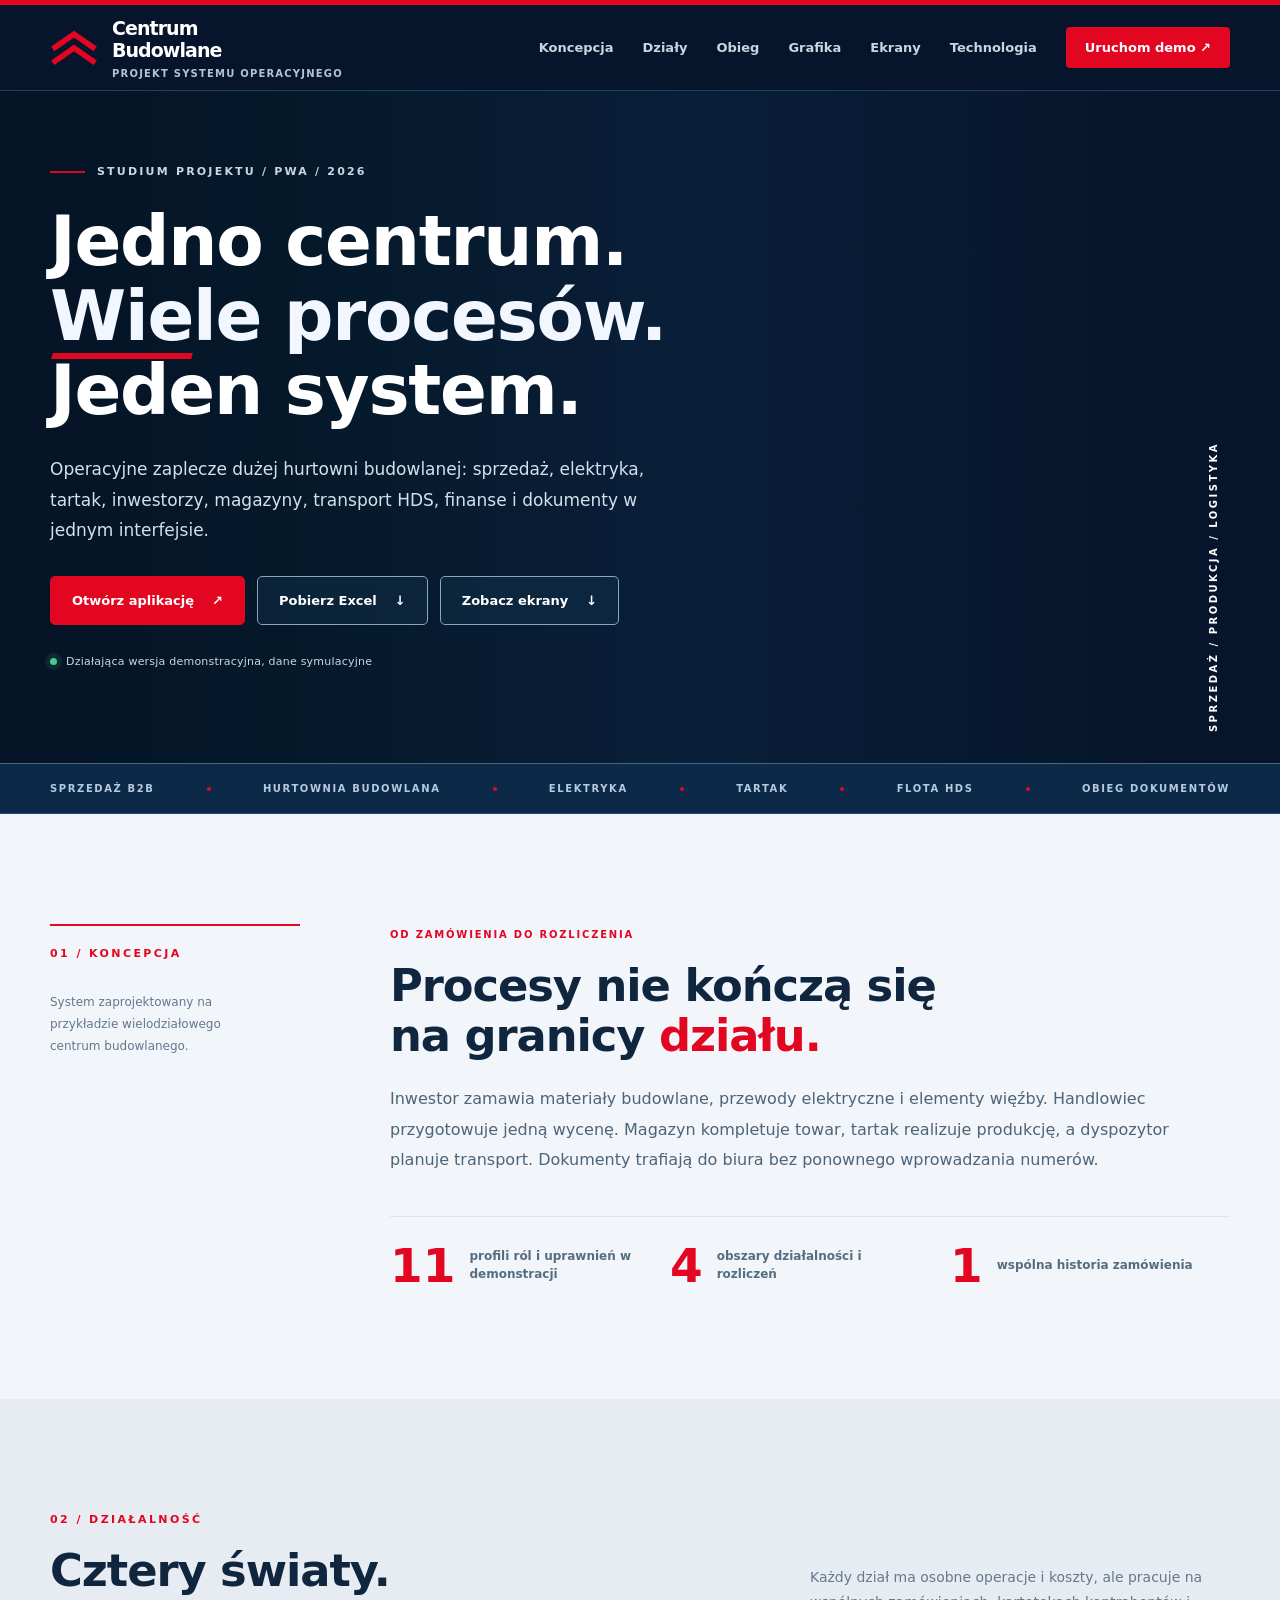
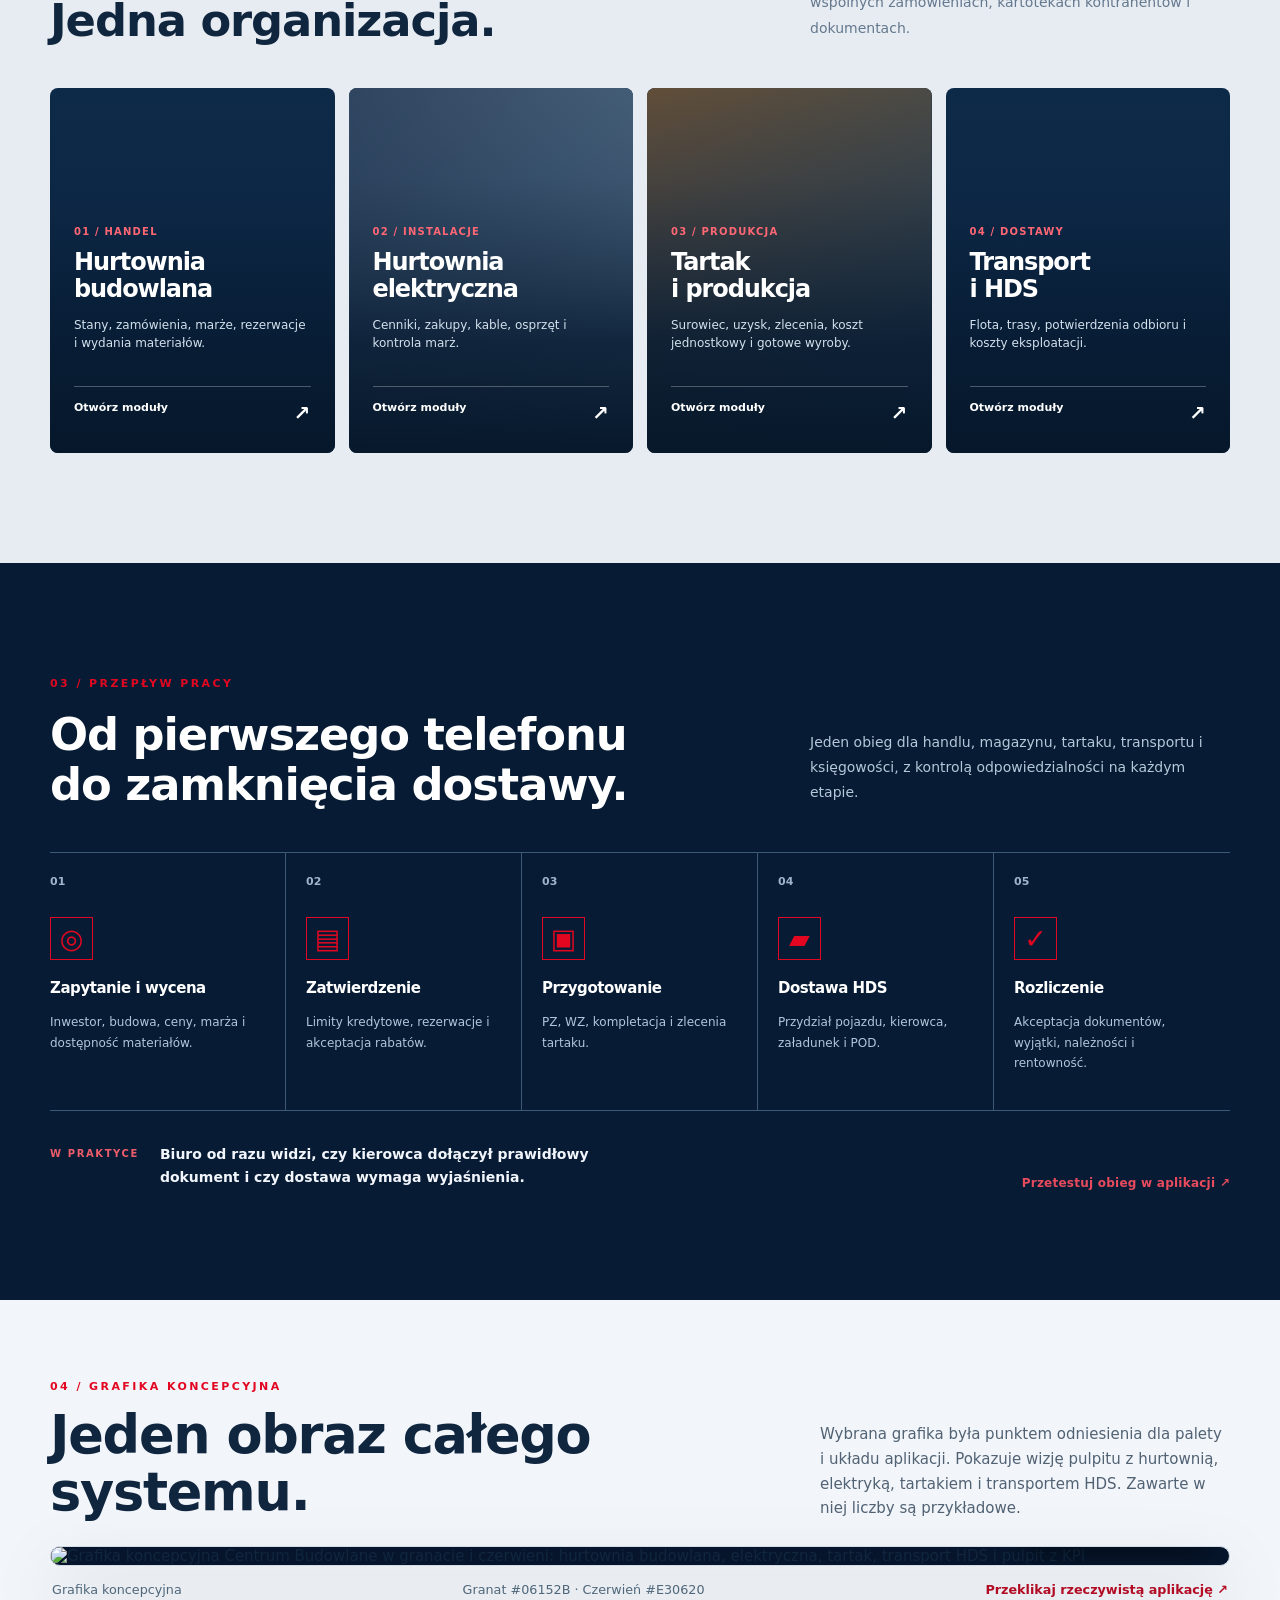
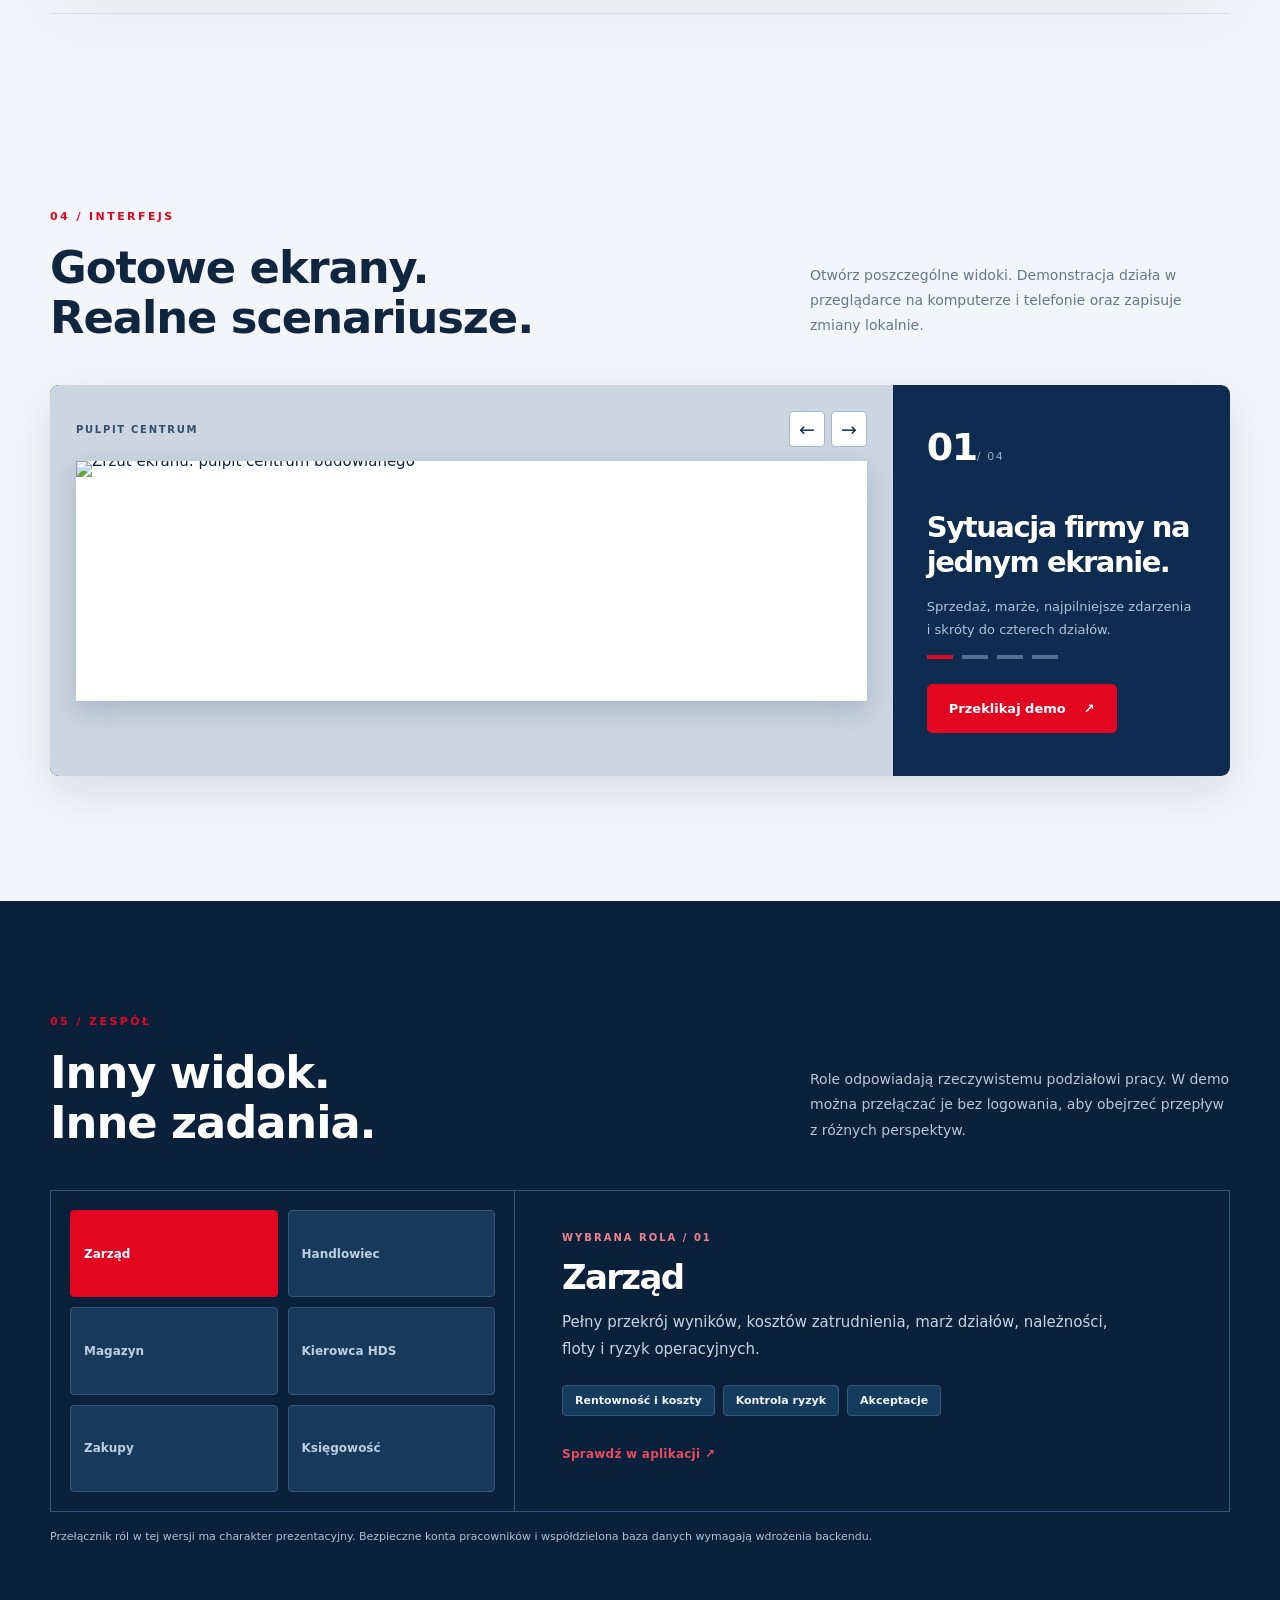
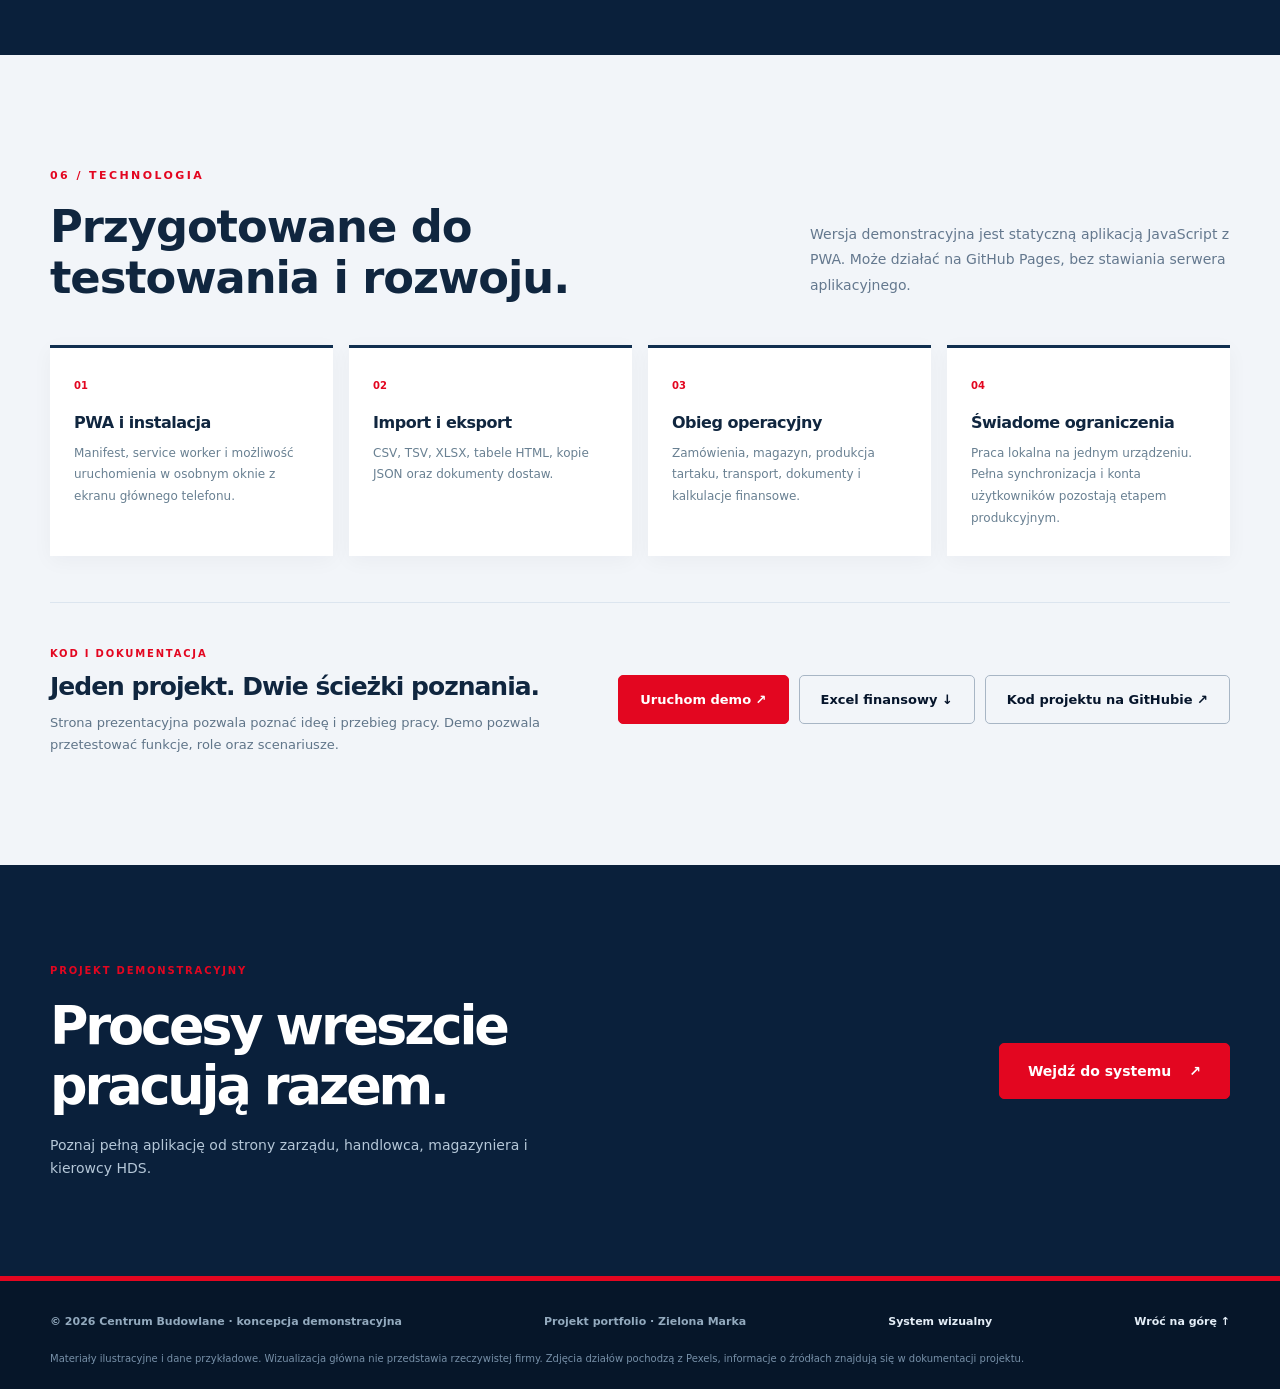
==== index.html @ b85042ea "Dodaj stronę, aplikację PWA, system wizualny i dokumentację" ====
<!doctype html>
<html lang="pl">
<head>
  <meta charset="utf-8" />
  <meta name="viewport" content="width=device-width,initial-scale=1,viewport-fit=cover" />
  <meta name="theme-color" content="#06182d" />
  <meta name="description" content="Centrum Budowlane: prezentacja demonstracyjnej aplikacji PWA do zarządzania sprzedażą, hurtownią, tartakiem, transportem HDS i obiegiem dokumentów." />
  <meta property="og:title" content="Centrum Budowlane | Operacje" />
  <meta property="og:description" content="Zintegrowany system operacyjny dla centrum budowlanego. Zobacz moduły i uruchom interaktywne demo PWA." />
  <meta property="og:type" content="website" />
  <meta property="og:image" content="./hero-centrum.webp" />
  <title>Centrum Budowlane | Studium projektu PWA</title>
  <link rel="icon" href="./app/assets/icon-192.png" sizes="192x192" />
  <link rel="stylesheet" href="./showcase.css" />
  <link rel="stylesheet" href="./design-system/tokens.css" />
  <link rel="stylesheet" href="./showcase-visual.css" />
</head>
<body>
 <div class="topline"></div>
 <header class="sitehead" id="top">
   <a class="logo" href="#top" aria-label="Centrum Budowlane, początek strony"><span class="roofmark"><svg viewBox="0 0 52 43" aria-hidden="true"><path d="M3 23 26 7 49 23M3 38 26 22 49 38" fill="none" stroke="currentColor" stroke-width="6"/></svg></span><span>Centrum <strong>Budowlane</strong><small>Projekt systemu operacyjnego</small></span></a>
   <button class="hamburger" id="menu-btn" aria-label="Otwórz menu" aria-expanded="false">☰</button>
   <nav class="nav" id="nav" aria-label="Nawigacja główna"><a href="#idea">Koncepcja</a><a href="#dzialy">Działy</a><a href="#obieg">Obieg</a><a href="#grafika">Grafika</a><a href="#widoki">Ekrany</a><a href="#technologia">Technologia</a><a href="./app/" class="nav-cta">Uruchom demo <span aria-hidden="true">↗</span></a></nav>
 </header>
 <main>
  <section class="hero">
   <div class="hero-photo" role="img" aria-label="Fotorealistyczna wizualizacja składu budowlanego i transportu HDS"></div>
   <div class="hero-shade"></div>
   <div class="hero-inner wrap">
     <div class="hero-content"><div class="flag"><span class="flag-line"></span> Studium projektu / PWA / 2026</div>
     <h1>Jedno centrum.<br><span>Wiele procesów.</span><br>Jeden system.</h1>
     <p>Operacyjne zaplecze dużej hurtowni budowlanej: sprzedaż, elektryka, tartak, inwestorzy, magazyny, transport HDS, finanse i dokumenty w jednym interfejsie.</p>
     <div class="hero-actions"><a href="./app/" class="btn primary">Otwórz aplikację <span aria-hidden="true">↗</span></a><a class="btn secondary" href="./downloads/Centrum_Budowlane_Model_Finansowy_2026.xlsx" download>Pobierz Excel <span aria-hidden="true">↓</span></a><a class="btn secondary" href="#widoki">Zobacz ekrany <span aria-hidden="true">↓</span></a></div>
     <div class="hero-note"><span class="indicator"></span> Działająca wersja demonstracyjna, dane symulacyjne</div>
     </div>
   </div>
   <div class="hero-side-label">SPRZEDAŻ / PRODUKCJA / LOGISTYKA</div>
  </section>
  <div class="feature-strip"><div class="wrap strip-inner"><span>SPRZEDAŻ B2B</span><i></i><span>HURTOWNIA BUDOWLANA</span><i></i><span>ELEKTRYKA</span><i></i><span>TARTAK</span><i></i><span>FLOTA HDS</span><i></i><span>OBIEG DOKUMENTÓW</span></div></div>

  <section id="idea" class="section intro wrap">
   <div class="section-side"><span class="section-num">01 / KONCEPCJA</span><p>System zaprojektowany na przykładzie wielodziałowego centrum budowlanego.</p></div>
   <div class="intro-main"><span class="eyebrow">Od zamówienia do rozliczenia</span><h2>Procesy nie kończą się<br>na granicy <em>działu.</em></h2><p>Inwestor zamawia materiały budowlane, przewody elektryczne i elementy więźby. Handlowiec przygotowuje jedną wycenę. Magazyn kompletuje towar, tartak realizuje produkcję, a dyspozytor planuje transport. Dokumenty trafiają do biura bez ponownego wprowadzania numerów.</p><div class="intro-lines"><div><strong>11</strong><span>profili ról i uprawnień w demonstracji</span></div><div><strong>4</strong><span>obszary działalności i rozliczeń</span></div><div><strong>1</strong><span>wspólna historia zamówienia</span></div></div></div>
  </section>

  <section id="dzialy" class="section departments">
   <div class="wrap"><div class="section-head"><div><span class="section-num">02 / DZIAŁALNOŚĆ</span><h2>Cztery światy.<br>Jedna organizacja.</h2></div><p>Każdy dział ma osobne operacje i koszty, ale pracuje na wspólnych zamówieniach, kartotekach kontrahentów i dokumentach.</p></div>
    <div class="department-grid">
      <a href="./app/" class="department-card construction"><div class="dept-photo"></div><div class="dept-content"><span class="dept-index">01 / HANDEL</span><h3>Hurtownia<br>budowlana</h3><p>Stany, zamówienia, marże, rezerwacje i wydania materiałów.</p><span class="dept-arrow">Otwórz moduły <span>↗</span></span></div></a>
      <a href="./app/" class="department-card electric"><div class="dept-photo"></div><div class="dept-content"><span class="dept-index">02 / INSTALACJE</span><h3>Hurtownia<br>elektryczna</h3><p>Cenniki, zakupy, kable, osprzęt i kontrola marż.</p><span class="dept-arrow">Otwórz moduły <span>↗</span></span></div></a>
      <a href="./app/" class="department-card sawmill"><div class="dept-photo"></div><div class="dept-content"><span class="dept-index">03 / PRODUKCJA</span><h3>Tartak<br>i produkcja</h3><p>Surowiec, uzysk, zlecenia, koszt jednostkowy i gotowe wyroby.</p><span class="dept-arrow">Otwórz moduły <span>↗</span></span></div></a>
      <a href="./app/" class="department-card transport"><div class="dept-photo"></div><div class="dept-content"><span class="dept-index">04 / DOSTAWY</span><h3>Transport<br>i HDS</h3><p>Flota, trasy, potwierdzenia odbioru i koszty eksploatacji.</p><span class="dept-arrow">Otwórz moduły <span>↗</span></span></div></a>
    </div>
   </div>
  </section>

  <section id="obieg" class="section process-section"><div class="wrap"><div class="section-head light"><div><span class="section-num">03 / PRZEPŁYW PRACY</span><h2>Od pierwszego telefonu<br>do zamknięcia dostawy.</h2></div><p>Jeden obieg dla handlu, magazynu, tartaku, transportu i księgowości, z kontrolą odpowiedzialności na każdym etapie.</p></div>
   <div class="process-rail">
    <div class="process-item"><span class="process-n">01</span><span class="process-icon">◎</span><h3>Zapytanie i wycena</h3><p>Inwestor, budowa, ceny, marża i dostępność materiałów.</p></div>
    <div class="process-item"><span class="process-n">02</span><span class="process-icon">▤</span><h3>Zatwierdzenie</h3><p>Limity kredytowe, rezerwacje i akceptacja rabatów.</p></div>
    <div class="process-item"><span class="process-n">03</span><span class="process-icon">▣</span><h3>Przygotowanie</h3><p>PZ, WZ, kompletacja i zlecenia tartaku.</p></div>
    <div class="process-item"><span class="process-n">04</span><span class="process-icon">▰</span><h3>Dostawa HDS</h3><p>Przydział pojazdu, kierowca, załadunek i POD.</p></div>
    <div class="process-item"><span class="process-n">05</span><span class="process-icon">✓</span><h3>Rozliczenie</h3><p>Akceptacja dokumentów, wyjątki, należności i rentowność.</p></div>
   </div>
   <div class="process-bottom"><div class="process-callout"><span>W praktyce</span><strong>Biuro od razu widzi, czy kierowca dołączył prawidłowy dokument i czy dostawa wymaga wyjaśnienia.</strong></div><a class="text-link" href="./app/">Przetestuj obieg w aplikacji <span>↗</span></a></div>
  </div></section>

  <section id="grafika" class="section reference-showcase wrap" aria-labelledby="reference-title">
   <div class="reference-heading"><div><span class="section-num">04 / GRAFIKA KONCEPCYJNA</span><h2 id="reference-title">Jeden obraz całego systemu.</h2></div><p>Wybrana grafika była punktem odniesienia dla palety i układu aplikacji. Pokazuje wizję pulpitu z hurtownią, elektryką, tartakiem i transportem HDS. Zawarte w niej liczby są przykładowe.</p></div>
   <a class="reference-image-link" href="./screens/Centrum_Budowlane_Grafika_Referencyjna.webp" target="_blank" rel="noopener noreferrer" aria-label="Otwórz pełną grafikę koncepcyjną Centrum Budowlanego">
    <img src="./screens/Centrum_Budowlane_Grafika_Referencyjna.webp" alt="Grafika koncepcyjna Centrum Budowlane w granacie i czerwieni: hurtownia budowlana, elektryczna, tartak, transport HDS i pulpit z KPI" loading="lazy" />
    <span class="reference-image-zoom">Otwórz pełny obraz ↗</span>
   </a>
   <div class="reference-foot"><span>Grafika koncepcyjna</span><span>Granat #06152B · Czerwień #E30620</span><a href="./app/">Przeklikaj rzeczywistą aplikację ↗</a></div>
  </section>

  <section id="widoki" class="section screens wrap"><div class="section-head"><div><span class="section-num">04 / INTERFEJS</span><h2>Gotowe ekrany.<br>Realne scenariusze.</h2></div><p>Otwórz poszczególne widoki. Demonstracja działa w przeglądarce na komputerze i telefonie oraz zapisuje zmiany lokalnie.</p></div>
    <div class="gallery"><div class="gallery-main"><div class="gallery-top"><span class="gallery-type" id="gallery-type">PULPIT CENTRUM</span><div class="gallery-controls"><button id="gallery-prev" aria-label="Poprzedni ekran">←</button><button id="gallery-next" aria-label="Następny ekran">→</button></div></div><a id="gallery-link" href="./app/" title="Uruchom demonstrację"><img id="gallery-img" src="./screens/Centrum_Budowlane_Dashboard_Desktop.png" alt="Zrzut ekranu: pulpit centrum budowlanego"/></a></div><div class="gallery-aside"><div class="gallery-indicator"><span id="gallery-number">01</span><span>/ 04</span></div><h3 id="gallery-title">Sytuacja firmy na jednym ekranie.</h3><p id="gallery-copy">Sprzedaż, marże, najpilniejsze zdarzenia i skróty do czterech działów.</p><div class="gallery-dots"><button class="gdot selected" data-screen="0" aria-label="Widok: pulpit"></button><button class="gdot" data-screen="1" aria-label="Widok: obieg dokumentów"></button><button class="gdot" data-screen="2" aria-label="Widok: kompletność zamówień"></button><button class="gdot" data-screen="3" aria-label="Widok mobilny"></button></div><a href="./app/" class="btn primary">Przeklikaj demo <span>↗</span></a></div></div>
  </section>

  <section class="section roles-section"><div class="wrap"><div class="section-head light"><div><span class="section-num">05 / ZESPÓŁ</span><h2>Inny widok.<br>Inne zadania.</h2></div><p>Role odpowiadają rzeczywistemu podziałowi pracy. W demo można przełączać je bez logowania, aby obejrzeć przepływ z różnych perspektyw.</p></div>
   <div class="roles-shell"><div class="role-buttons" id="role-buttons" role="tablist" aria-label="Wybór roli"><button role="tab" aria-selected="true" data-role="zarzad">Zarząd</button><button role="tab" aria-selected="false" data-role="handlowiec">Handlowiec</button><button role="tab" aria-selected="false" data-role="magazyn">Magazyn</button><button role="tab" aria-selected="false" data-role="kierowca">Kierowca HDS</button><button role="tab" aria-selected="false" data-role="zakupy">Zakupy</button><button role="tab" aria-selected="false" data-role="ksiegowosc">Księgowość</button></div>
   <div class="role-detail" id="role-detail"><span class="role-kicker">WYBRANA ROLA / 01</span><h3>Zarząd</h3><p>Pełny przekrój wyników, kosztów zatrudnienia, marż działów, należności, floty i ryzyk operacyjnych.</p><div class="role-points"><span>Rentowność i koszty</span><span>Kontrola ryzyk</span><span>Akceptacje</span></div><a href="./app/" class="text-link">Sprawdź w aplikacji ↗</a></div></div>
   <p class="footnote inverse">Przełącznik ról w tej wersji ma charakter prezentacyjny. Bezpieczne konta pracowników i współdzielona baza danych wymagają wdrożenia backendu.</p>
  </div></section>

  <section id="technologia" class="section technology wrap"><div class="section-head"><div><span class="section-num">06 / TECHNOLOGIA</span><h2>Przygotowane do<br>testowania i rozwoju.</h2></div><p>Wersja demonstracyjna jest statyczną aplikacją JavaScript z PWA. Może działać na GitHub Pages, bez stawiania serwera aplikacyjnego.</p></div>
  <div class="tech-grid"><div><span class="tech-n">01</span><h3>PWA i instalacja</h3><p>Manifest, service worker i możliwość uruchomienia w osobnym oknie z ekranu głównego telefonu.</p></div><div><span class="tech-n">02</span><h3>Import i eksport</h3><p>CSV, TSV, XLSX, tabele HTML, kopie JSON oraz dokumenty dostaw.</p></div><div><span class="tech-n">03</span><h3>Obieg operacyjny</h3><p>Zamówienia, magazyn, produkcja tartaku, transport, dokumenty i kalkulacje finansowe.</p></div><div><span class="tech-n">04</span><h3>Świadome ograniczenia</h3><p>Praca lokalna na jednym urządzeniu. Pełna synchronizacja i konta użytkowników pozostają etapem produkcyjnym.</p></div></div>
  <div class="code-row"><div><span class="eyebrow">KOD I DOKUMENTACJA</span><h3>Jeden projekt. Dwie ścieżki poznania.</h3><p>Strona prezentacyjna pozwala poznać ideę i przebieg pracy. Demo pozwala przetestować funkcje, role oraz scenariusze.</p></div><div class="code-actions"><a class="btn primary" href="./app/">Uruchom demo ↗</a><a class="btn outline" href="./downloads/Centrum_Budowlane_Model_Finansowy_2026.xlsx" download>Excel finansowy ↓</a><a class="btn outline" href="https://github.com/lukaszst-cz/centrum-budowlane-pwa" target="_blank" rel="noopener noreferrer">Kod projektu na GitHubie ↗</a></div></div>
  </section>

  <section class="endcap"><div class="wrap endcap-inner"><div><span class="eyebrow">PROJEKT DEMONSTRACYJNY</span><h2>Procesy wreszcie<br>pracują razem.</h2><p>Poznaj pełną aplikację od strony zarządu, handlowca, magazyniera i kierowcy HDS.</p></div><a href="./app/" class="btn primary large">Wejdź do systemu <span>↗</span></a></div></section>
 </main>
 <footer class="footer"><div class="wrap footrow"><span>© 2026 Centrum Budowlane · koncepcja demonstracyjna</span><span>Projekt portfolio · Zielona Marka</span><a href="./design-system/">System wizualny</a><a href="#top">Wróć na górę ↑</a></div><p class="wrap smallprint">Materiały ilustracyjne i dane przykładowe. Wizualizacja główna nie przedstawia rzeczywistej firmy. Zdjęcia działów pochodzą z Pexels, informacje o źródłach znajdują się w dokumentacji projektu.</p></footer>
 <script src="./showcase.js" defer></script>
</body>
</html>
---- showcase.css ----
:root{--navy:#06182d;--navy2:#0e2946;--red:#cc142b;--red2:#a91025;--paper:#f3f5f7;--text:#122a3f;--muted:#617487;--line:#dce3e9;font-family:Inter,system-ui,Arial,sans-serif;font-size:15px;color:var(--text)}
*,*:before,*:after{box-sizing:border-box}html{scroll-behavior:smooth}body{margin:0;background:var(--paper)}h1,h2,h3,p{margin-top:0}a{text-decoration:none;color:inherit}button{font:inherit;cursor:pointer}a:focus-visible,button:focus-visible{outline:3px solid #e83546;outline-offset:4px}img{max-width:100%}.wrap{width:min(1340px,calc(100% - 100px));margin:0 auto}.topline{height:5px;background:var(--red)}
.sitehead{height:86px;background:#07182d;color:#fff;display:flex;align-items:center;justify-content:space-between;padding:0 max(50px,calc((100vw - 1340px)/2));border-bottom:1px solid #25405b;position:relative;z-index:10}
.logo{display:flex;align-items:center;gap:14px;color:#fff;line-height:1.02;font:800 19px Inter,system-ui,sans-serif;letter-spacing:-.05em}.logo strong{display:block;color:#fff}.logo small{display:block;color:#b4c3d4;font:600 10px Inter,system-ui,Arial,sans-serif;letter-spacing:.12em;text-transform:uppercase;margin-top:7px}.roofmark{width:48px;color:var(--red)}.roofmark svg{width:48px;height:43px;display:block}.nav{display:flex;align-items:center;gap:29px;font-size:13px;font-weight:700;color:#c9d6e2}.nav a:hover{color:#fff}.nav .nav-cta{background:var(--red);color:#fff;padding:13px 19px;border-radius:4px}.nav-cta:hover{background:var(--red2)}.hamburger{display:none;background:transparent;border:1px solid #455f79;color:#fff;border-radius:7px;padding:8px 12px}
.hero{position:relative;min-height:672px;background:#06172b;color:#fff;overflow:hidden}.hero-photo{position:absolute;inset:0;background-image:url('./hero-centrum.webp');background-position:center 55%;background-size:cover;filter:saturate(1.08) contrast(1.05)}.hero-shade{position:absolute;inset:0;background:linear-gradient(90deg,#051326ff 0%,#05192bf2 24%,#071d32db 38%,#0b254295 54%,#0a1c360c 90%)}.hero-inner{position:relative;min-height:672px;display:flex;align-items:center;padding:65px 0 86px}.hero-content{max-width:730px}.flag{display:flex;align-items:center;gap:12px;text-transform:uppercase;font-weight:800;font-size:11px;letter-spacing:.2em;color:#cbd6e4}.flag-line{height:2px;width:35px;background:var(--red)}.hero h1{font:800 clamp(48px,5.4vw,83px)/1.08 Inter,system-ui,sans-serif;letter-spacing:-.065em;margin:26px 0}.hero h1 span{color:#f2f7ff}.hero h1 span:after{content:'';display:block;height:7px;background:var(--red);width:184px;margin-top:7px;transform:skew(-20deg)}.hero p{font-size:17px;line-height:1.8;color:#d4e0ed;max-width:600px;margin-bottom:30px}.hero-actions{display:flex;flex-wrap:wrap;gap:12px}.btn{display:inline-flex;align-items:center;gap:18px;justify-content:space-between;border:1px solid #b9c8d4;border-radius:5px;padding:14px 21px;font-weight:800;font-size:13px;min-height:49px;white-space:nowrap;transition:background .2s,transform .2s}.btn:hover{transform:translateY(-2px)}.btn.primary{color:#fff;background:var(--red);border-color:var(--red)}.btn.primary:hover{background:var(--red2)}.btn.secondary{border-color:#8ca5be;color:#fff;background:#17395555}.btn.secondary:hover{background:#184267}.btn.outline{border-color:#a8b6c5;color:var(--navy)}.btn.large{padding:19px 28px;font-size:14px}.hero-note{margin-top:30px;font-size:11px;letter-spacing:.02em;color:#cad7e6;display:flex;align-items:center;gap:9px}.indicator{width:7px;height:7px;background:#42ce88;border-radius:50%;box-shadow:0 0 0 5px #42ce881b}.hero-side-label{position:absolute;right:4.8%;bottom:31px;color:#fff;font-size:10px;letter-spacing:.25em;font-weight:700;writing-mode:vertical-rl;transform:rotate(180deg)}
.feature-strip{background:#0d2948;color:#b5cae0;border-top:1px solid #486783;border-bottom:1px solid #1f4a73;overflow:hidden}.strip-inner{display:flex;align-items:center;justify-content:space-between;gap:22px;padding:19px 0;white-space:nowrap;font:800 10px Inter,system-ui,sans-serif;letter-spacing:.16em}.strip-inner i{height:4px;width:4px;border-radius:50%;background:var(--red);flex-shrink:0}.section{padding-top:110px;padding-bottom:110px}.section-num{font-weight:800;font-size:11px;letter-spacing:.22em;color:var(--red)}.eyebrow{font-size:10px;letter-spacing:.18em;font-weight:800;color:var(--red);text-transform:uppercase}.section h2{font:800 clamp(32px,3.5vw,55px)/1.12 Inter,system-ui,sans-serif;letter-spacing:-.055em;margin:19px 0 23px}.section h2 em{font-style:normal;color:var(--red)}.section-head{display:flex;align-items:end;justify-content:space-between;gap:50px;margin-bottom:42px}.section-head h2{margin-bottom:0}.section-head>p{width:min(420px,42%);line-height:1.8;margin:0 0 5px;color:var(--muted);font-size:14px}.intro{display:grid;grid-template-columns:250px 1fr;gap:90px}.section-side{border-top:2px solid var(--red);padding-top:17px}.section-side p{max-width:190px;font-size:12px;color:var(--muted);line-height:1.85;margin-top:30px}.intro-main>p{line-height:1.9;font-size:16px;color:#4d6479;max-width:810px}.intro-lines{display:grid;grid-template-columns:repeat(3,1fr);border-top:1px solid var(--line);margin-top:40px}.intro-lines>div{padding:25px 26px 0 0;display:flex;align-items:center;gap:14px}.intro-lines strong{font:800 47px/1 Inter,system-ui,sans-serif;color:var(--red)}.intro-lines span{font-size:12px;line-height:1.5;font-weight:700;color:#556d81}.departments{background:#e7ecf2}.department-grid{display:grid;grid-template-columns:repeat(4,minmax(0,1fr));gap:14px}.department-card{position:relative;isolation:isolate;height:365px;background:#0d2948;overflow:hidden;border-radius:6px;display:flex;align-items:end;color:#fff}.dept-photo{position:absolute;inset:0;z-index:-2;background-size:cover;background-position:center;transition:transform .45s ease,filter .3s;filter:saturate(.97) contrast(1.06)}.department-card:hover .dept-photo{transform:scale(1.07)}.department-card:after{content:'';position:absolute;inset:0;z-index:-1;background:linear-gradient(0deg,#06172afc 0%,#071b32df 30%,#0d264545 75%,#1a36590a 100%)}.construction .dept-photo{background-image:url('https://images.pexels.com/photos/36003983/pexels-photo-36003983.jpeg?auto=compress&cs=tinysrgb&w=800'),url('./app/assets/hero-materials.webp')}.electric .dept-photo{background-image:url('https://images.pexels.com/photos/257736/pexels-photo-257736.jpeg?auto=compress&cs=tinysrgb&w=800'),linear-gradient(135deg,#344963,#637e95)}.sawmill .dept-photo{background-image:url('https://images.pexels.com/photos/12278576/pexels-photo-12278576.jpeg?auto=compress&cs=tinysrgb&w=800'),linear-gradient(135deg,#66523a,#344958)}.transport .dept-photo{background-image:url('https://images.pexels.com/photos/34585120/pexels-photo-34585120.jpeg?auto=compress&cs=tinysrgb&w=800'),url('./app/assets/hero-hds.webp')}.dept-content{padding:28px 24px;width:100%}.dept-index{font-size:10px;letter-spacing:.12em;color:#ffbfc7;font-weight:800}.dept-content h3{font:800 24px/1.15 Inter,system-ui,sans-serif;letter-spacing:-.045em;margin:10px 0 12px}.dept-content p{font-size:12px;line-height:1.55;color:#d3e1ed;min-height:58px}.dept-arrow{border-top:1px solid #ffffff45;padding-top:14px;font-size:11px;font-weight:800;display:flex;justify-content:space-between}.dept-arrow span{font-size:20px}
.process-section,.roles-section{background:#071c34;color:#fff}.section-head.light h2{color:#fff}.section-head.light>p{color:#b5c7d8}.process-rail{display:grid;grid-template-columns:repeat(5,minmax(0,1fr));border-top:1px solid #3c5975;border-bottom:1px solid #3c5975}.process-item{padding:22px 20px 25px;border-right:1px solid #3c5975;min-height:250px}.process-item:first-child{padding-left:0}.process-item:last-child{border:0}.process-n{display:block;font-size:11px;color:#a0b4cc;font-weight:800}.process-icon{width:43px;height:43px;display:grid;place-items:center;margin:29px 0 19px;border:1px solid #c21b2b;color:#f33c4c;font:800 27px Inter,system-ui,sans-serif}.process-item h3{font:800 15px Inter,system-ui,sans-serif;letter-spacing:-.03em}.process-item p{font-size:12px;color:#b2c6db;line-height:1.7}.process-bottom{display:flex;justify-content:space-between;align-items:end;gap:30px;margin-top:32px}.process-callout{max-width:600px;display:flex;align-items:start;gap:21px}.process-callout span{font-size:10px;letter-spacing:.16em;color:#ed5c6b;text-transform:uppercase;white-space:nowrap;margin-top:5px;font-weight:800}.process-callout strong{font-size:14px;line-height:1.65;color:#f2f6fc}.text-link{font-size:12px;font-weight:800;letter-spacing:.02em;color:#e94b5e;white-space:nowrap}.text-link:hover{text-decoration:underline}
.screens{padding-bottom:125px}.gallery{display:grid;grid-template-columns:minmax(0,1.8fr) minmax(250px,.72fr);background:#0c2948;border-radius:9px;overflow:hidden;box-shadow:0 16px 45px #10273e1c}.gallery-main{background:#cbd6e2;padding:26px;min-width:0}.gallery-top{display:flex;justify-content:space-between;align-items:center;margin-bottom:14px}.gallery-type{font-size:10px;font-weight:800;letter-spacing:.17em;color:#334e6a}.gallery-controls{display:flex;gap:6px}.gallery-controls button{background:#fff;border:1px solid #a5b9ca;width:36px;height:36px;border-radius:4px;font-size:19px;color:#163757}.gallery-controls button:hover{background:#133d65;color:#fff}.gallery-main a{display:block;box-shadow:0 10px 25px #071a2e2b;line-height:0}.gallery-main img{width:100%;object-fit:contain;background:#fff;display:block;min-height:240px}.gallery-aside{padding:43px 34px;color:#fff;display:flex;flex-direction:column;align-items:flex-start}.gallery-indicator{font-size:11px;color:#94acc6;letter-spacing:.15em}.gallery-indicator span:first-child{font:800 38px/1 Inter,system-ui,sans-serif;color:#fff;letter-spacing:-.04em}.gallery-aside h3{font:800 29px/1.2 Inter,system-ui,sans-serif;letter-spacing:-.05em;margin:44px 0 16px}.gallery-aside>p{line-height:1.75;color:#afc5d9;font-size:13px}.gallery-dots{display:flex;gap:9px;margin:auto 0 25px}.gdot{width:26px;height:4px;background:#4f708e;border:0;border-radius:0;padding:0}.gdot.selected{background:var(--red)}
.roles-section{background:#0a2746}.roles-shell{display:grid;grid-template-columns:minmax(270px,.65fr) 1fr;border:1px solid #355675}.role-buttons{display:grid;grid-template-columns:1fr 1fr;padding:19px;gap:10px;border-right:1px solid #355675}.role-buttons button{background:#173a5a;color:#bad0e2;border:1px solid #365875;text-align:left;padding:15px 13px;border-radius:4px;font-weight:700;font-size:12px}.role-buttons button[aria-selected="true"]{background:var(--red);border-color:var(--red);color:#fff}.role-buttons button:hover{border-color:#e4f1ff}.role-detail{padding:36px 47px;min-height:320px}.role-kicker{color:#ef8290;font-weight:800;letter-spacing:.2em;font-size:10px}.role-detail h3{font:800 34px Inter,system-ui,sans-serif;letter-spacing:-.05em;margin:12px 0}.role-detail p{color:#c4d4e3;line-height:1.8;max-width:575px}.role-points{display:flex;gap:8px;flex-wrap:wrap;margin:22px 0 28px}.role-points span{padding:8px 12px;background:#153c5c;border:1px solid #315a7f;color:#eef5fb;border-radius:4px;font-size:11px;font-weight:700}.footnote{font-size:11px;line-height:1.6;color:#748aa2;margin:16px 0 0}.footnote.inverse{color:#adc0d3}
.technology .tech-grid{display:grid;grid-template-columns:repeat(4,1fr);gap:16px}.tech-grid>div{background:#fff;border-top:3px solid #112f4f;padding:27px 24px;box-shadow:0 5px 20px #071a2a0a}.tech-n{font:800 10px Inter,system-ui,sans-serif;color:var(--red)}.tech-grid h3{font:800 16px Inter,system-ui,sans-serif;letter-spacing:-.03em;margin:20px 0 11px}.tech-grid p{font-size:12px;color:#698092;line-height:1.8;margin-bottom:0}.code-row{display:flex;justify-content:space-between;align-items:center;gap:30px;border-top:1px solid var(--line);margin-top:46px;padding-top:40px}.code-row h3{font:800 25px Inter,system-ui,sans-serif;letter-spacing:-.04em;margin:11px 0}.code-row p{max-width:520px;color:#607589;font-size:13px;line-height:1.65;margin:0}.code-actions{display:flex;gap:10px;flex-wrap:wrap}.endcap{background:#0b2644;color:#fff;padding:95px 0;border-bottom:5px solid var(--red)}.endcap-inner{display:flex;justify-content:space-between;align-items:center;gap:30px}.endcap h2{font:800 clamp(36px,4.1vw,57px)/1.14 Inter,system-ui,sans-serif;letter-spacing:-.06em;margin:18px 0}.endcap p{color:#b5c7d8;font-size:14px;line-height:1.7;max-width:510px;margin:0}.footer{background:#061629;color:#93aabe;padding:34px 0 22px}.footrow{display:flex;justify-content:space-between;gap:20px;font-size:11px;font-weight:700}.footrow a{color:#e4eef7}.smallprint{font-size:10px;color:#7790a8;margin-top:23px;line-height:1.6}
@media(max-width:1150px){.wrap{width:min(100% - 60px,1340px)}.sitehead{padding:0 30px}.nav{gap:17px;font-size:12px}.intro{grid-template-columns:190px 1fr;gap:50px}.department-grid{grid-template-columns:repeat(2,1fr)}.department-card{height:330px}.process-rail{grid-template-columns:repeat(3,1fr)}.process-item:nth-child(3){border-right:0}.process-item:nth-child(n+4){border-top:1px solid #3c5975}.technology .tech-grid{grid-template-columns:repeat(2,1fr)}}
@media(max-width:750px){.wrap{width:calc(100% - 36px)}.sitehead{padding:0 18px;height:71px}.logo{font-size:15px}.logo small{font-size:8px}.roofmark,.roofmark svg{width:36px}.hamburger{display:block}.nav{display:none;position:absolute;top:70px;left:0;right:0;flex-direction:column;align-items:stretch;padding:18px;background:#091e36;gap:0;box-shadow:0 20px 40px #0004}.nav.open{display:flex}.nav a{padding:12px 15px}.hero,.hero-inner{min-height:675px}.hero-photo{background-position:63% center}.hero-shade{background:linear-gradient(90deg,#041327f5 0%,#04172de5 55%,#04172d70 100%)}.hero-inner{padding:50px 0}.hero h1{font-size:clamp(41px,8vw,62px)}.hero p{font-size:14px;max-width:440px}.hero-side-label{display:none}.strip-inner{overflow-x:auto;justify-content:flex-start}.section{padding:70px 0}.section h2{font-size:34px}.section-head{display:block}.section-head>p{width:auto;max-width:520px;margin-top:25px}.intro{grid-template-columns:1fr;gap:30px}.section-side p{margin-top:10px;max-width:440px}.intro-lines{grid-template-columns:1fr 1fr 1fr}.intro-lines>div{display:block}.intro-lines strong{display:block;margin-bottom:10px;font-size:34px}.department-grid{grid-template-columns:1fr 1fr}.department-card{height:310px}.process-rail{grid-template-columns:1fr 1fr}.process-item{min-height:220px}.process-item:nth-child(3){border-right:1px solid #3c5975}.process-item:nth-child(even){border-right:0}.process-item:nth-child(n+3){border-top:1px solid #3c5975}.process-bottom{display:block}.process-bottom .text-link{display:inline-block;margin-top:25px}.gallery{grid-template-columns:1fr}.gallery-main{padding:15px}.gallery-aside{padding:27px}.gallery-aside h3{margin:20px 0}.gallery-dots{margin:15px 0 25px}.roles-shell{grid-template-columns:1fr}.role-buttons{border-right:0;border-bottom:1px solid #355675}.role-detail{padding:25px;min-height:0}.tech-grid{gap:8px}.code-row,.endcap-inner{display:block}.code-actions{margin-top:25px}.endcap .btn{margin-top:35px}.footrow{flex-direction:column}.footer{padding-top:25px}}
@media(max-width:460px){.hero,.hero-inner{min-height:650px}.hero h1{font-size:41px}.hero h1 span:after{width:130px}.hero-photo{background-position:62% center}.hero-actions .btn{flex:1;gap:8px;padding:13px 12px;font-size:11px}.section h2{font-size:30px}.intro-main>p{font-size:14px}.intro-lines{gap:6px}.intro-lines>div{padding-right:4px}.intro-lines span{font-size:10px}.department-grid{grid-template-columns:1fr}.department-card{height:330px}.process-item{padding:16px 12px!important}.process-item h3{font-size:13px}.process-item p{font-size:11px}.process-icon{margin:20px 0 14px}.process-callout{display:block}.process-callout strong{display:block;margin-top:10px}.roles-shell{grid-template-columns:1fr}.role-buttons{gap:7px;padding:9px}.role-buttons button{padding:13px 10px}.technology .tech-grid{grid-template-columns:1fr}.code-actions{flex-direction:column}.gallery-main img{min-height:130px}}

/* Typografia i podkreślenie bez dodatkowej pustej linii */
.hero h1 span{position:relative;display:inline-block}
.hero h1 span:after{position:absolute;left:2px;bottom:-6px;width:140px;height:6px;margin:0;transform:skew(-15deg)}
---- design-system/tokens.css ----
/* Centrum Budowlane: wspólne tokeny dla aplikacji i strony projektu. */
:root {
 --cb-navy-950:#06152B;
 --cb-navy-900:#0A203B;
 --cb-navy-800:#0D2C4F;
 --cb-navy-700:#17446C;
 --cb-red-600:#E30620;
 --cb-red-700:#B90D25;
 --cb-red-050:#FFF1F3;
 --cb-blue-500:#0877D2;
 --cb-paper:#FFFFFF;
 --cb-canvas:#F2F5F9;
 --cb-ink:#10263F;
 --cb-muted:#64788E;
 --cb-border:#DCE5EF;
 --cb-success:#15805E;
 --cb-warning:#D18A00;
 --cb-radius-sm:6px;
 --cb-radius-md:10px;
 --cb-radius-lg:14px;
 --cb-shadow:0 8px 22px rgba(6,21,43,.08);
 --cb-font-ui:'Inter',system-ui,Arial,sans-serif;
 --cb-font-display:'Roboto Condensed','Inter',system-ui,Arial,sans-serif;
}
---- showcase-visual.css ----
/* Rozwinięcie systemu wizualnego: ta sama kolorystyka i interakcje co w PWA. */
:root{--navy:var(--cb-navy-950);--navy2:var(--cb-navy-800);--red:var(--cb-red-600);--red2:var(--cb-red-700);--paper:var(--cb-canvas);--text:var(--cb-ink);--muted:var(--cb-muted);--line:var(--cb-border);font-family:var(--cb-font-ui)}
.sitehead{background:#06152b}.logo,.nav a{font-family:var(--cb-font-ui)}.nav-cta{background:var(--cb-red-600)!important}.nav-cta:hover{background:var(--cb-red-700)!important}
.hero{background:var(--cb-navy-950)}.hero-photo{filter:saturate(1.05) contrast(1.03)}.hero h1{font-family:var(--cb-font-display);font-weight:800;letter-spacing:-.018em}
.hero .flag-line,.flag-line{background:var(--cb-red-600)}.btn.primary{background:var(--cb-red-600);border-color:var(--cb-red-600)}.btn.primary:hover{background:var(--cb-red-700)}
.section h2,.section-head h2{font-family:var(--cb-font-display);letter-spacing:-.024em}.department-card{border-radius:8px}.department-card:hover .dept-photo{transform:scale(1.045)}.dept-content h3{font-family:var(--cb-font-display)}.dept-index{color:#ff6775}
.roles-section{background:var(--cb-navy-900)}.role-buttons button[aria-selected=true]{background:var(--cb-red-600);border-color:var(--cb-red-600)}.gallery{background:var(--cb-navy-800)}.gdot.selected{background:var(--cb-red-600)}
.endcap{background:var(--cb-navy-900);border-color:var(--cb-red-600)}.process-icon{color:var(--cb-red-600);border-color:var(--cb-red-600)}
:focus-visible{outline:3px solid #ff6474;outline-offset:3px}


/* Grafika referencyjna projektu, pełny obraz i wyraźne przejście do dema. */
.reference-showcase{padding-top:76px;padding-bottom:82px}
.reference-heading{display:grid;grid-template-columns:1fr minmax(280px,410px);align-items:end;gap:30px;margin-bottom:25px}
.reference-heading h2{font-size:clamp(2rem,4.5vw,3.5rem);margin:12px 0 0;line-height:1.1}
.reference-heading p{margin:0;line-height:1.65;max-width:44ch;color:#516274}
.reference-image-link{position:relative;display:block;overflow:hidden;background:#06152b;border-radius:14px;border:1px solid #d2dce5;box-shadow:0 30px 70px rgba(5,25,50,.17)}
.reference-image-link img{display:block;width:100%;height:auto;transition:transform .3s ease}
.reference-image-link:hover img{transform:scale(1.015)}
.reference-image-zoom{position:absolute;right:20px;bottom:20px;color:white;background:#ba0b26;padding:11px 16px;border-radius:7px;font-weight:800;font-size:.84rem;box-shadow:0 8px 22px #0006}
.reference-image-link:hover .reference-image-zoom{background:#e30620}
.reference-foot{display:flex;align-items:center;justify-content:space-between;flex-wrap:wrap;gap:12px;border-bottom:1px solid #dbe4ec;padding:16px 2px;color:#526b7e;font-size:.85rem}
.reference-foot a{font-weight:800;color:#b90d25;text-decoration:none}
.reference-foot a:hover{text-decoration:underline}
@media(max-width:760px){.reference-showcase{padding-top:48px;padding-bottom:55px}.reference-heading{grid-template-columns:1fr;gap:15px}.reference-image-zoom{right:10px;bottom:10px;padding:8px 11px;font-size:.7rem}.reference-foot{flex-direction:column;align-items:flex-start}}
@media(prefers-reduced-motion:reduce){.reference-image-link img{transition:none}}
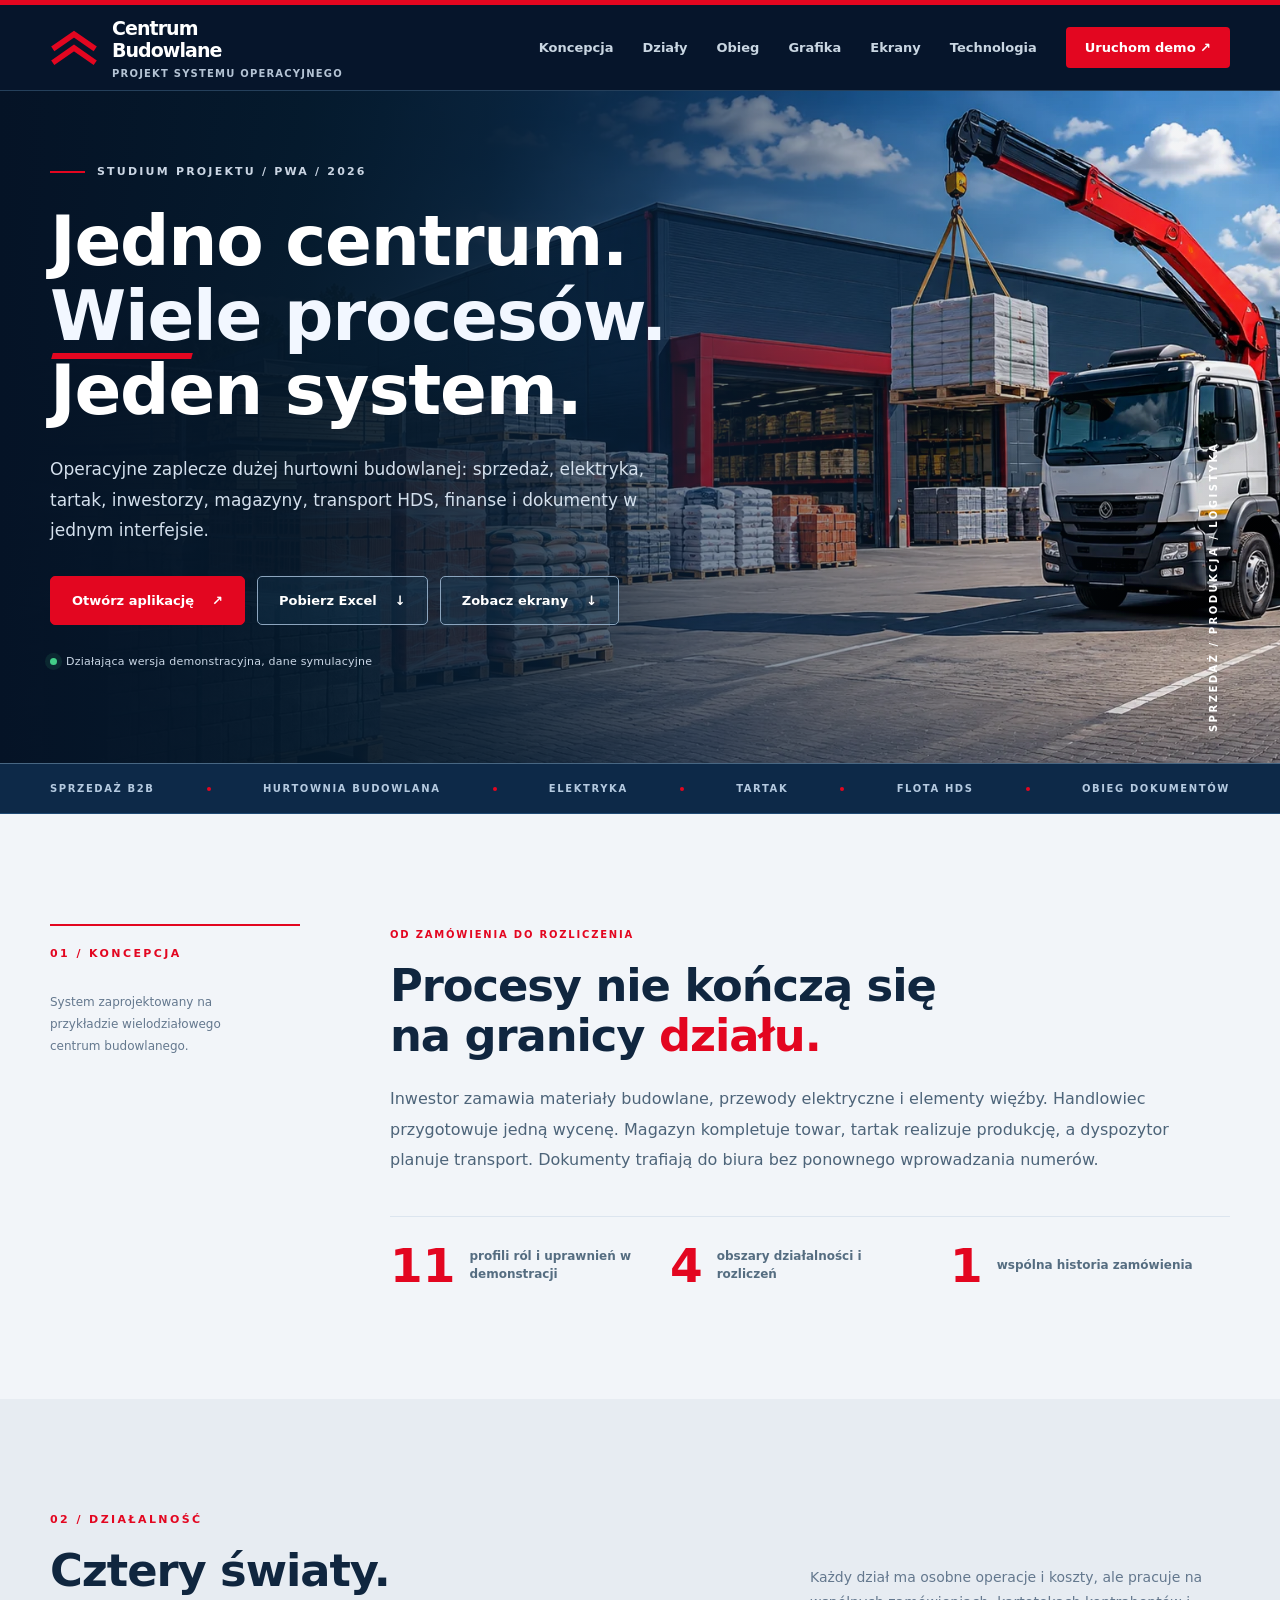
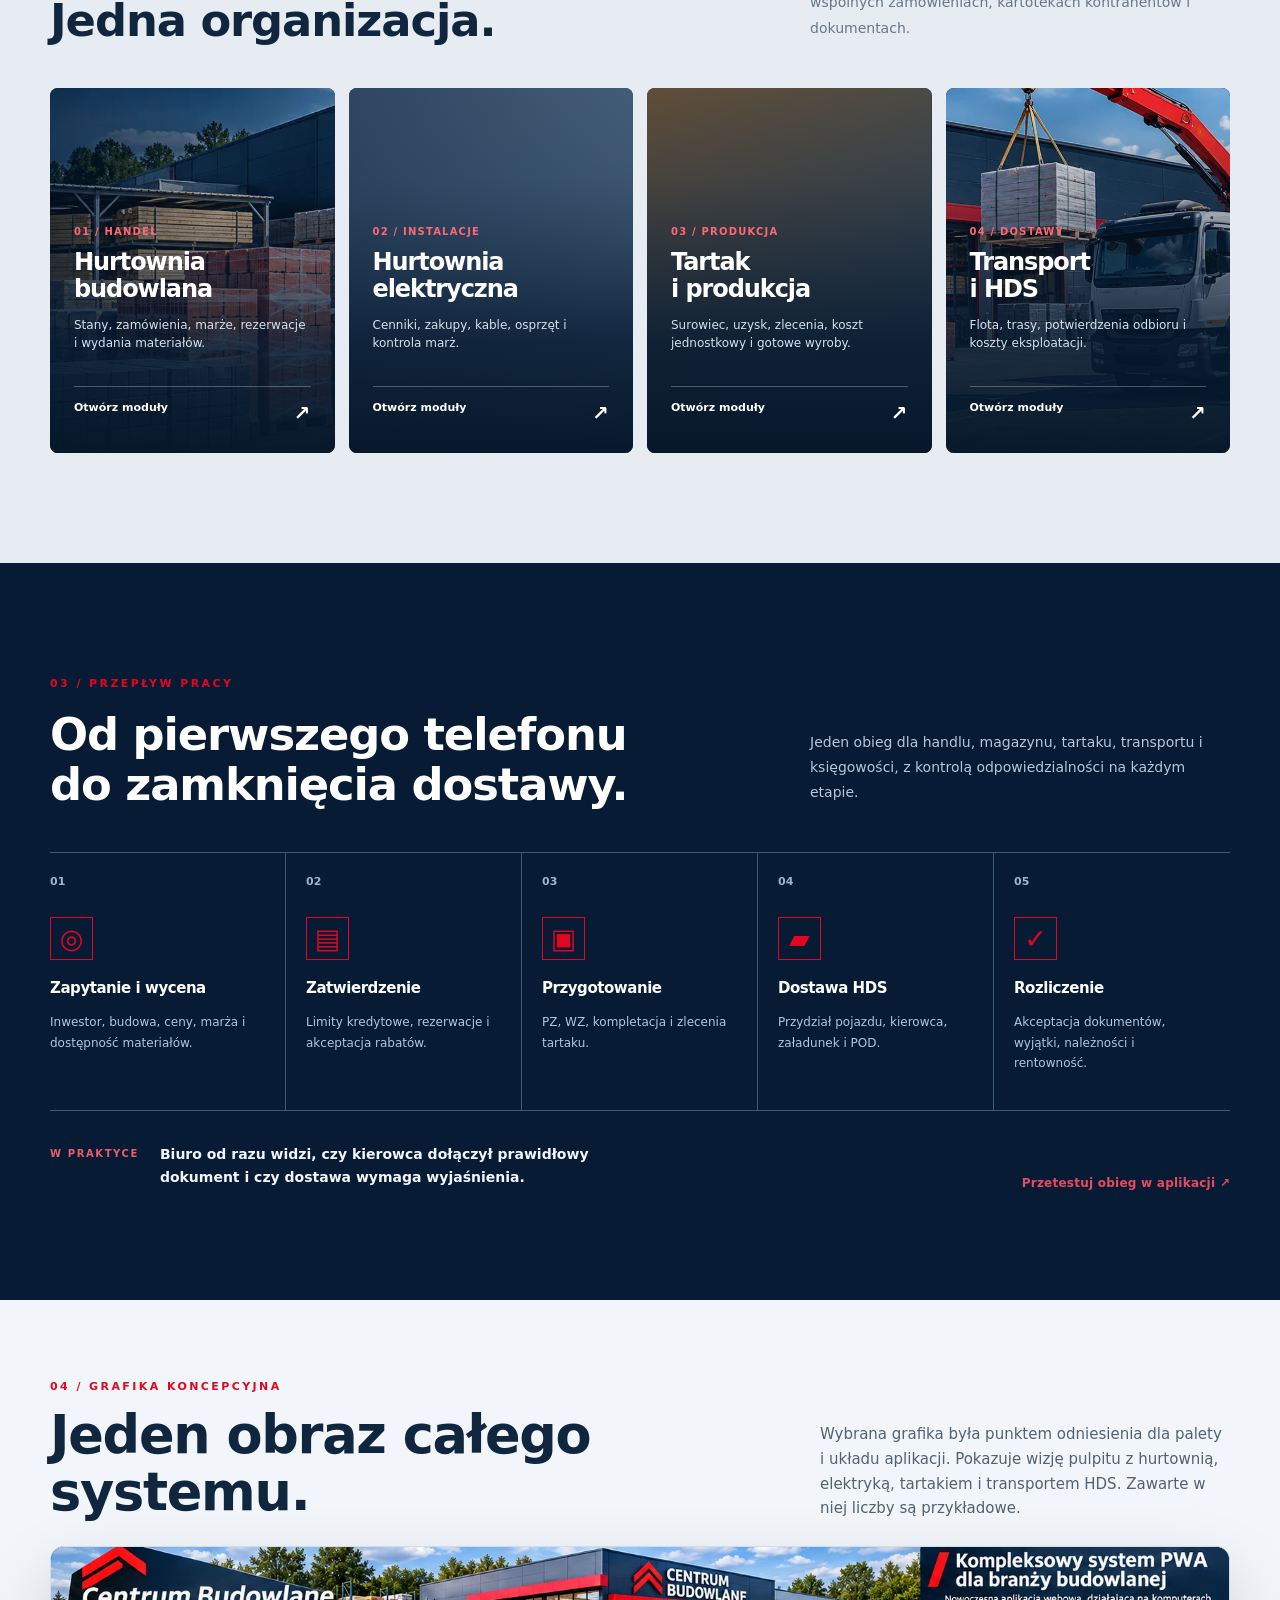
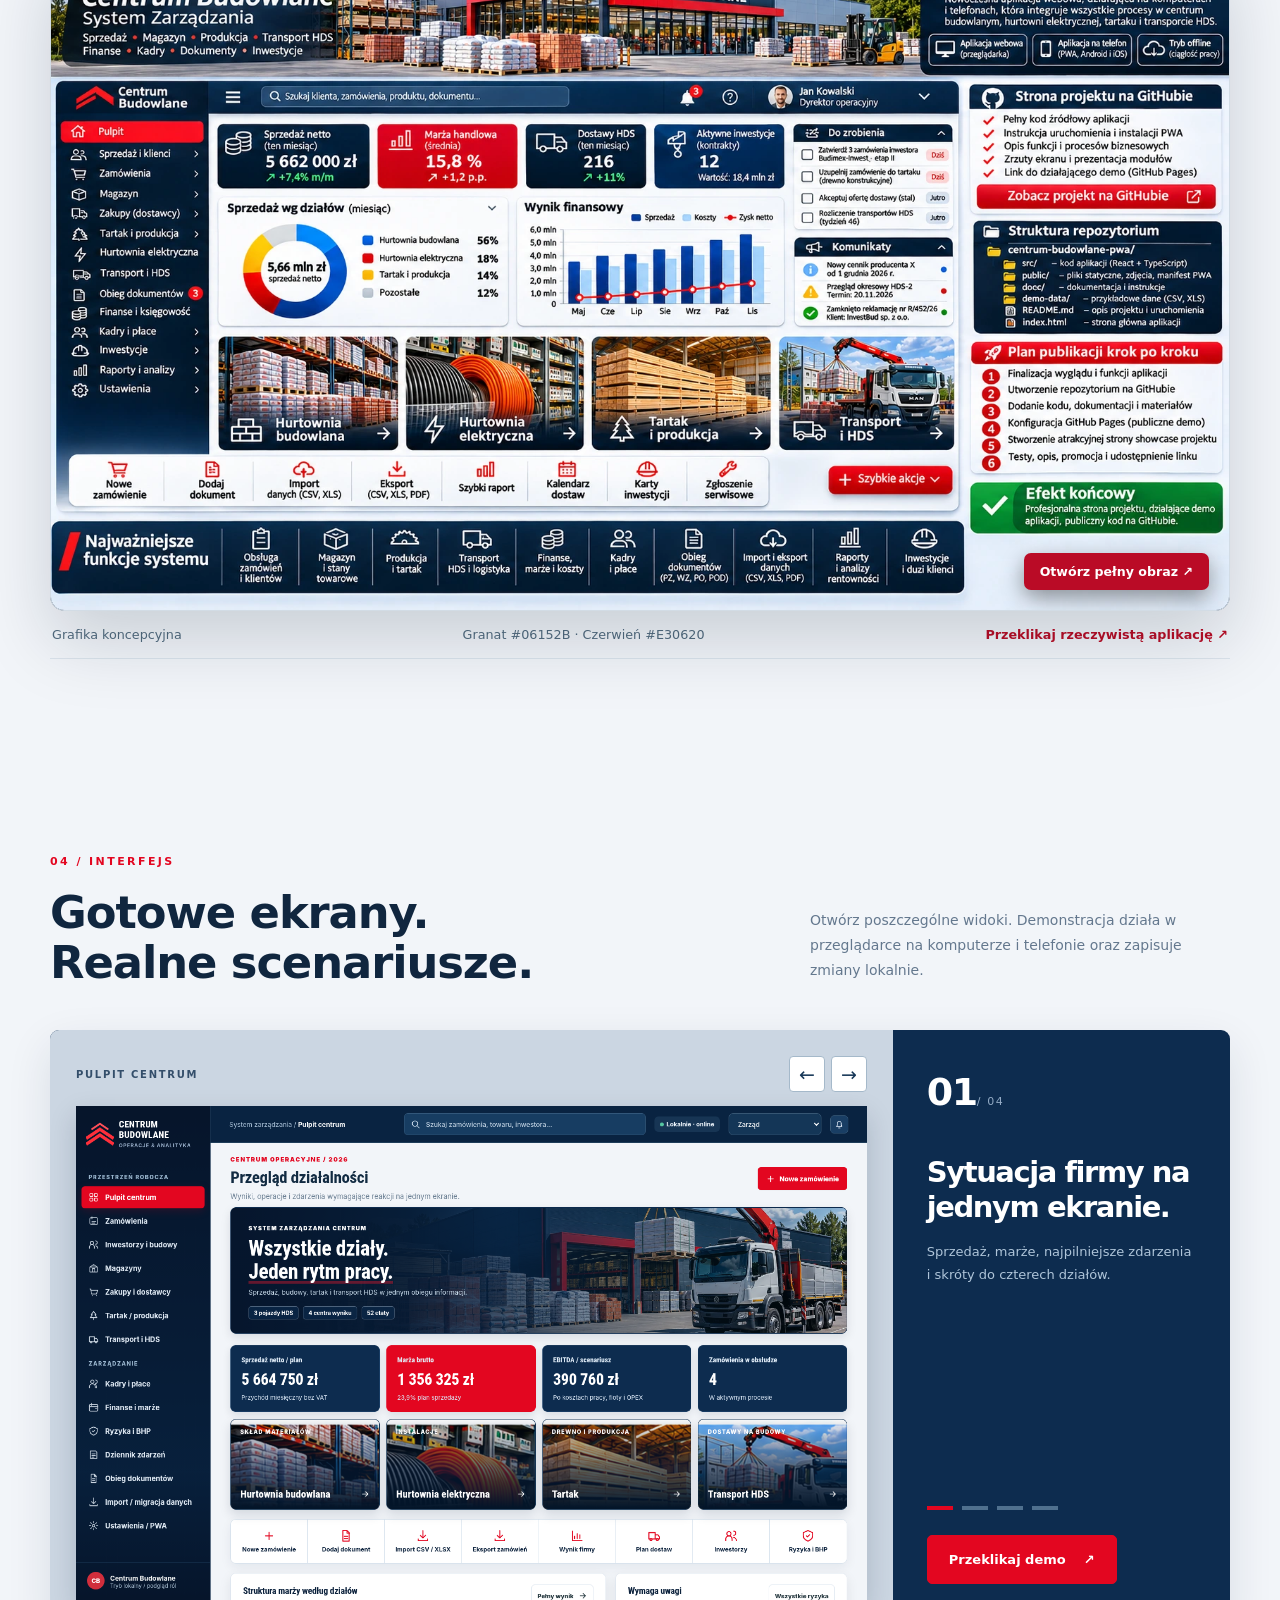
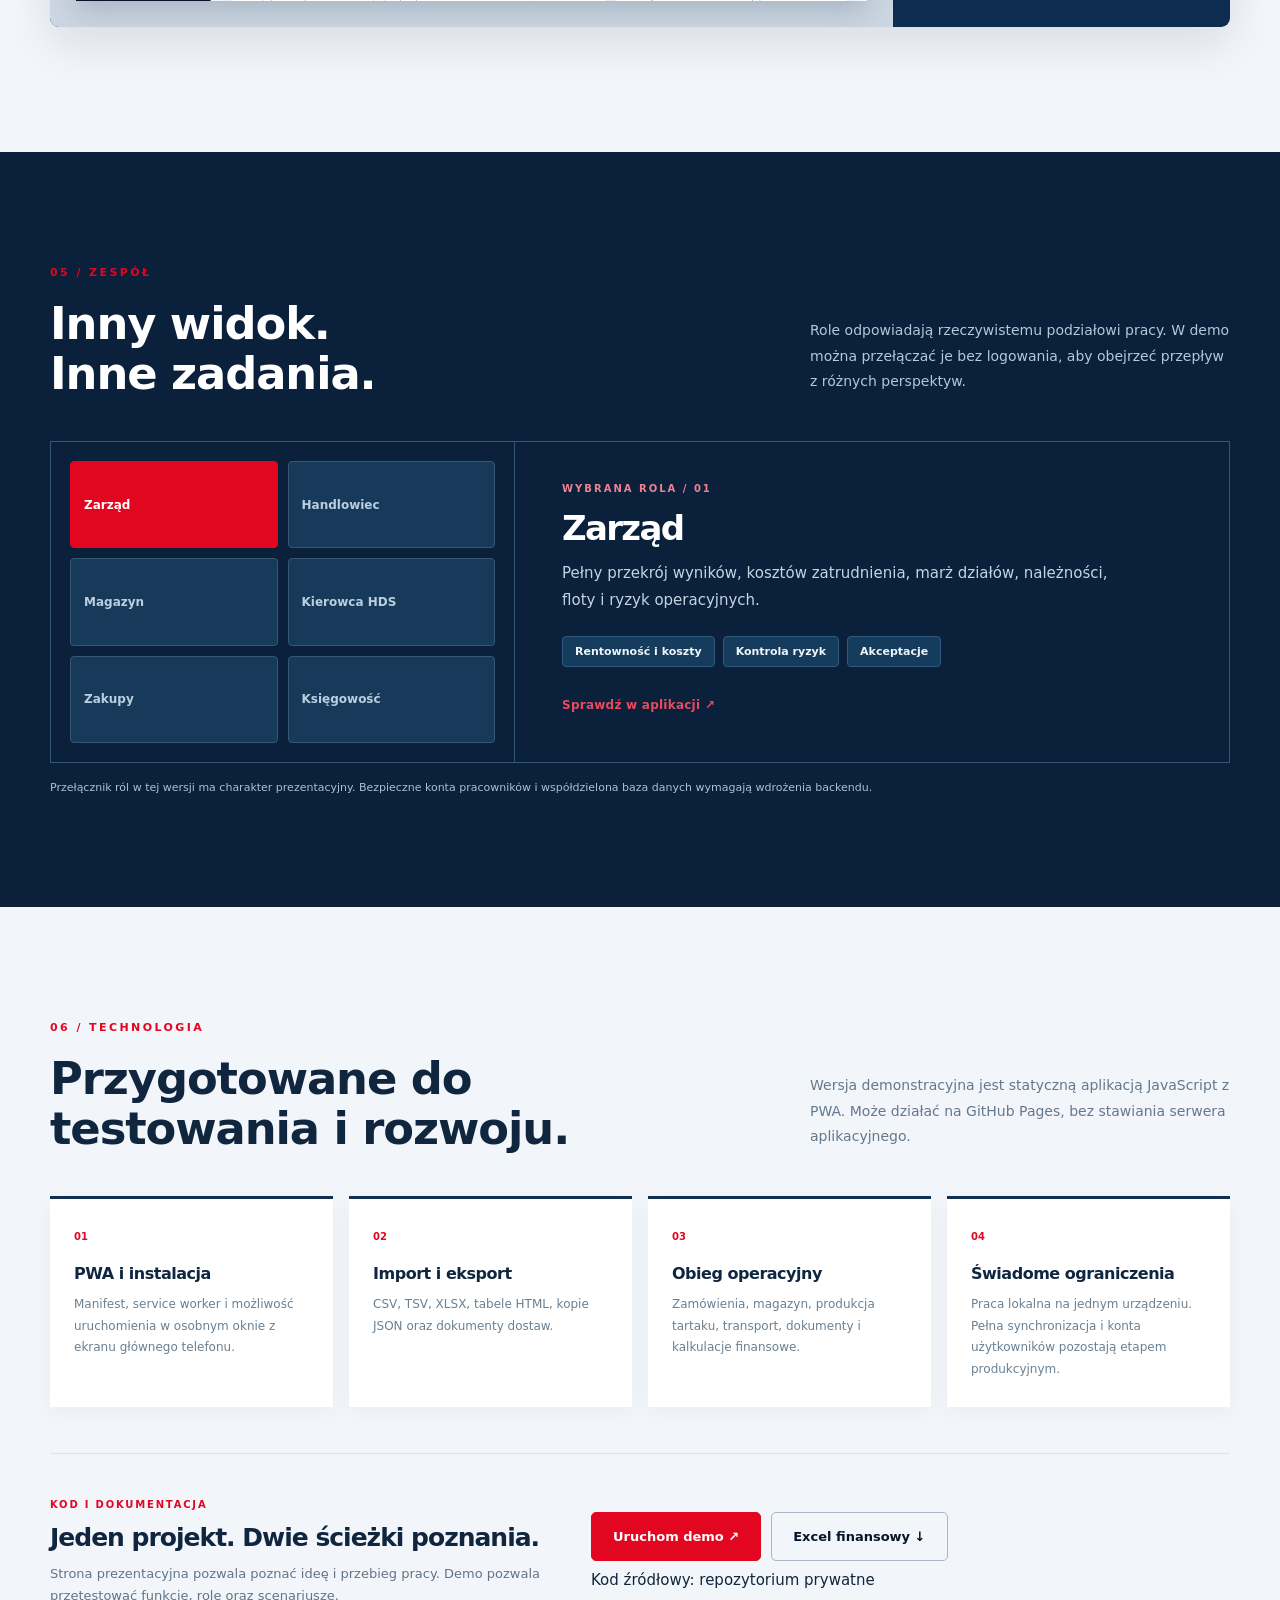
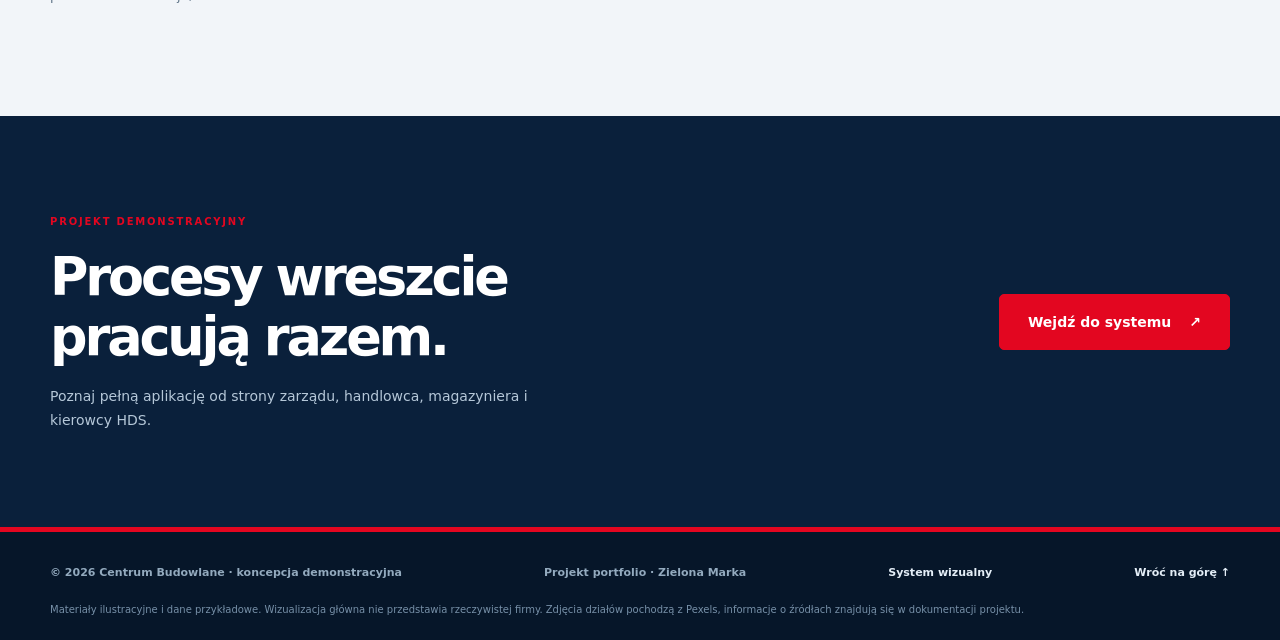
==== commit 098afbaa: "Dokumentuj działające demo Vercel i pozostaw Pages jako opcjonalny workflow" ====
--- a/index.html
+++ b/index.html
@@ -86,7 +86,7 @@
 
   <section id="technologia" class="section technology wrap"><div class="section-head"><div><span class="section-num">06 / TECHNOLOGIA</span><h2>Przygotowane do<br>testowania i rozwoju.</h2></div><p>Wersja demonstracyjna jest statyczną aplikacją JavaScript z PWA. Może działać na GitHub Pages, bez stawiania serwera aplikacyjnego.</p></div>
   <div class="tech-grid"><div><span class="tech-n">01</span><h3>PWA i instalacja</h3><p>Manifest, service worker i możliwość uruchomienia w osobnym oknie z ekranu głównego telefonu.</p></div><div><span class="tech-n">02</span><h3>Import i eksport</h3><p>CSV, TSV, XLSX, tabele HTML, kopie JSON oraz dokumenty dostaw.</p></div><div><span class="tech-n">03</span><h3>Obieg operacyjny</h3><p>Zamówienia, magazyn, produkcja tartaku, transport, dokumenty i kalkulacje finansowe.</p></div><div><span class="tech-n">04</span><h3>Świadome ograniczenia</h3><p>Praca lokalna na jednym urządzeniu. Pełna synchronizacja i konta użytkowników pozostają etapem produkcyjnym.</p></div></div>
-  <div class="code-row"><div><span class="eyebrow">KOD I DOKUMENTACJA</span><h3>Jeden projekt. Dwie ścieżki poznania.</h3><p>Strona prezentacyjna pozwala poznać ideę i przebieg pracy. Demo pozwala przetestować funkcje, role oraz scenariusze.</p></div><div class="code-actions"><a class="btn primary" href="./app/">Uruchom demo ↗</a><a class="btn outline" href="./downloads/Centrum_Budowlane_Model_Finansowy_2026.xlsx" download>Excel finansowy ↓</a><a class="btn outline" href="https://github.com/lukaszst-cz/centrum-budowlane-pwa" target="_blank" rel="noopener noreferrer">Kod projektu na GitHubie ↗</a></div></div>
+  <div class="code-row"><div><span class="eyebrow">KOD I DOKUMENTACJA</span><h3>Jeden projekt. Dwie ścieżki poznania.</h3><p>Strona prezentacyjna pozwala poznać ideę i przebieg pracy. Demo pozwala przetestować funkcje, role oraz scenariusze.</p></div><div class="code-actions"><a class="btn primary" href="./app/">Uruchom demo ↗</a><a class="btn outline" href="./downloads/Centrum_Budowlane_Model_Finansowy_2026.xlsx" download>Excel finansowy ↓</a><span class="source-note" title="Repozytorium GitHub jest obecnie prywatne">Kod źródłowy: repozytorium prywatne</span></div></div>
   </section>
 
   <section class="endcap"><div class="wrap endcap-inner"><div><span class="eyebrow">PROJEKT DEMONSTRACYJNY</span><h2>Procesy wreszcie<br>pracują razem.</h2><p>Poznaj pełną aplikację od strony zarządu, handlowca, magazyniera i kierowcy HDS.</p></div><a href="./app/" class="btn primary large">Wejdź do systemu <span>↗</span></a></div></section>
